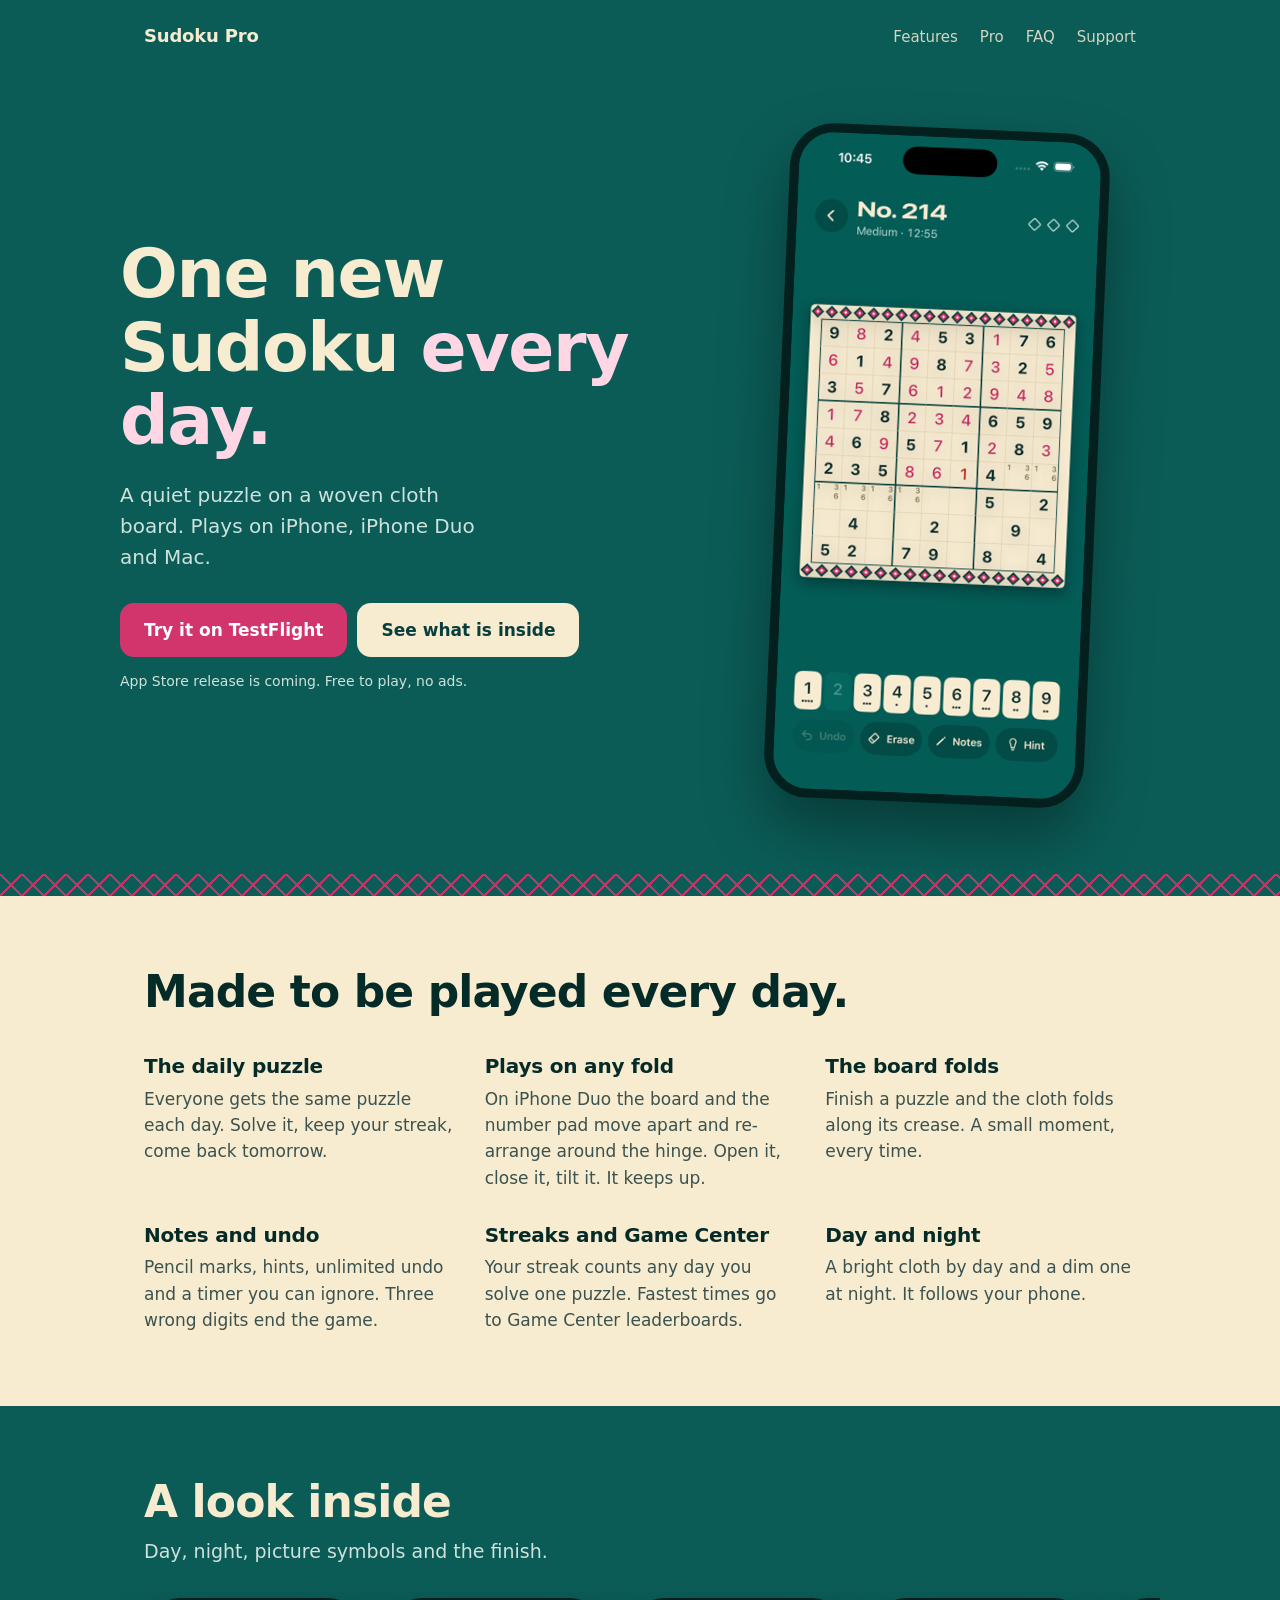
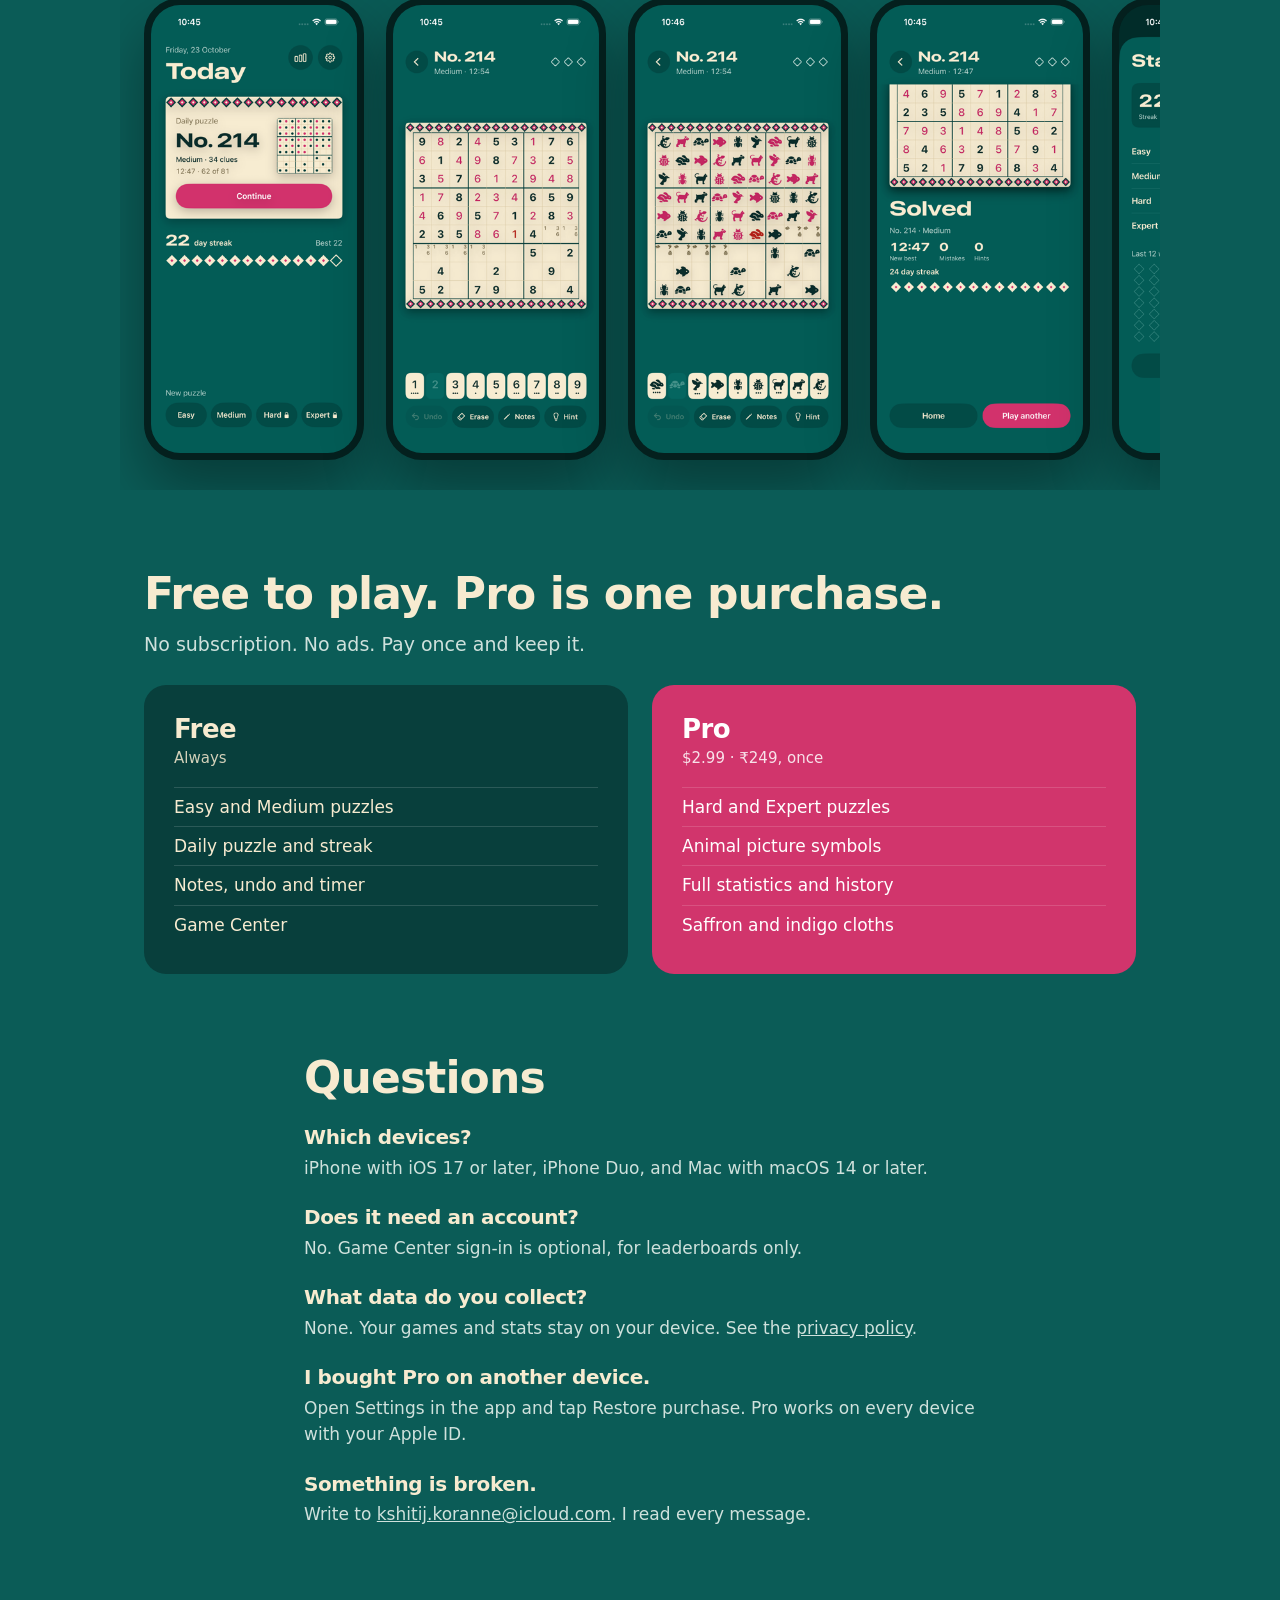
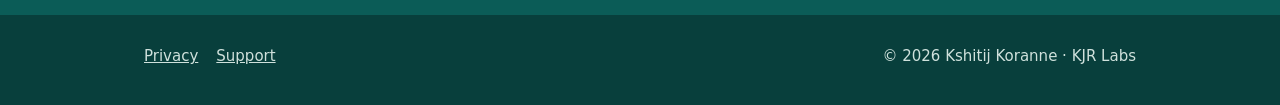
==== index.html @ 4aef7900 "Website for Sudoku Pro: Daily Puzzles Co-Authored-By: Claude Sonnet 5.5 <noreply@anthropic.com> Clau" ====
<!doctype html>
<html lang="en"><head>
<meta charset="utf-8"><meta name="viewport" content="width=device-width,initial-scale=1">
<title>Sudoku Pro: Daily Puzzles</title>
<meta name="description" content="A calm Sudoku for iPhone, iPhone Duo and Mac. One new puzzle every day, notes, undo, streaks and a board that folds when you finish.">
<meta property="og:title" content="Sudoku Pro: Daily Puzzles"><meta property="og:description" content="One new Sudoku every day, on a woven cloth board. For iPhone, iPhone Duo and Mac.">
<meta property="og:image" content="https://sudoku.kjrlabs.in/shots/play.png">
<meta name="theme-color" content="#0B5C57">
<link rel="icon" href="icon-180.png"><link rel="apple-touch-icon" href="icon-180.png">
<link rel="stylesheet" href="style.css">
</head><body>
<div class="wrap">
 <nav><b>Sudoku Pro</b><div><a href="#features">Features</a><a href="#pro">Pro</a><a href="#faq">FAQ</a><a href="support.html">Support</a></div></nav>
</div>
<div class="wrap hero">
 <div>
  <h1>One new Sudoku <em>every day.</em></h1>
  <p>A quiet puzzle on a woven cloth board. Plays on iPhone, iPhone Duo and Mac.</p>
  <a class="btn pink" href="https://testflight.apple.com/join/yC67FmTX">Try it on TestFlight</a><a class="btn" href="#features">See what is inside</a>
  <div class="note">App Store release is coming. Free to play, no ads.</div>
 </div>
 <div class="phone"><img src="shots/play.png" alt="A Sudoku puzzle in progress on the cloth board"></div>
</div>
<div class="band"></div>

<section class="cloth" id="features"><div class="wrap">
 <h2>Made to be played every day.</h2>
 <div class="grid">
  <div><h3>The daily puzzle</h3><p>Everyone gets the same puzzle each day. Solve it, keep your streak, come back tomorrow.</p></div>
  <div><h3>Plays on any fold</h3><p>On iPhone Duo the board and the number pad move apart and re-arrange around the hinge. Open it, close it, tilt it. It keeps up.</p></div>
  <div><h3>The board folds</h3><p>Finish a puzzle and the cloth folds along its crease. A small moment, every time.</p></div>
  <div><h3>Notes and undo</h3><p>Pencil marks, hints, unlimited undo and a timer you can ignore. Three wrong digits end the game.</p></div>
  <div><h3>Streaks and Game Center</h3><p>Your streak counts any day you solve one puzzle. Fastest times go to Game Center leaderboards.</p></div>
  <div><h3>Day and night</h3><p>A bright cloth by day and a dim one at night. It follows your phone.</p></div>
 </div>
</div></section>

<section class="sec">
 <h2>A look inside</h2>
 <p class="lead">Day, night, picture symbols and the finish.</p>
 <div class="shots">
  <div class="phone"><img src="shots/home.png" alt="Home screen with the daily puzzle" loading="lazy"></div>
  <div class="phone"><img src="shots/night.png" alt="Night mode" loading="lazy"></div>
  <div class="phone"><img src="shots/animals.png" alt="Animal picture symbols" loading="lazy"></div>
  <div class="phone"><img src="shots/solved.png" alt="Solved screen with the streak" loading="lazy"></div>
  <div class="phone"><img src="shots/stats.png" alt="Statistics" loading="lazy"></div>
 </div>
</section>

<section class="sec" id="pro"><div class="wrap">
 <h2 style="padding:0">Free to play. Pro is one purchase.</h2>
 <p class="lead" style="padding:0">No subscription. No ads. Pay once and keep it.</p>
 <div class="price">
  <div class="card"><h3>Free</h3><div class="p">Always</div><ul><li>Easy and Medium puzzles</li><li>Daily puzzle and streak</li><li>Notes, undo and timer</li><li>Game Center</li></ul></div>
  <div class="card pro"><h3>Pro</h3><div class="p">$2.99 · ₹249, once</div><ul><li>Hard and Expert puzzles</li><li>Animal picture symbols</li><li>Full statistics and history</li><li>Saffron and indigo cloths</li></ul></div>
 </div>
</div></section>

<section class="sec" id="faq"><div class="wrap faq">
 <h2 style="padding:0">Questions</h2>
 <h3>Which devices?</h3><p>iPhone with iOS 17 or later, iPhone Duo, and Mac with macOS 14 or later.</p>
 <h3>Does it need an account?</h3><p>No. Game Center sign-in is optional, for leaderboards only.</p>
 <h3>What data do you collect?</h3><p>None. Your games and stats stay on your device. See the <a href="privacy.html">privacy policy</a>.</p>
 <h3>I bought Pro on another device.</h3><p>Open Settings in the app and tap Restore purchase. Pro works on every device with your Apple ID.</p>
 <h3>Something is broken.</h3><p>Write to <a href="mailto:kshitij.koranne@icloud.com">kshitij.koranne@icloud.com</a>. I read every message.</p>
</div></section>

<footer><div class="wrap"><div><a href="privacy.html">Privacy</a><a href="support.html">Support</a></div><div>© 2026 Kshitij Koranne · KJR Labs</div></div></footer>
</body></html>
---- style.css ----
:root{--teal:#0B5C57;--deep:#083F3C;--ink:#052b29;--cream:#F7EBD0;--cloth:#F0E4C6;--pink:#D1356C;--muted:#cfe1dc}
*{box-sizing:border-box;margin:0}
html{scroll-behavior:smooth}
body{font:17px/1.55 -apple-system,BlinkMacSystemFont,"SF Pro Text","Segoe UI",system-ui,sans-serif;background:var(--teal);color:var(--cream);-webkit-font-smoothing:antialiased}
a{color:inherit}
.wrap{max-width:1040px;margin:0 auto;padding:0 24px}
h1,h2,h3{font-family:-apple-system,"SF Pro Display","Segoe UI",system-ui,sans-serif;font-weight:800;letter-spacing:-.02em;line-height:1.08}
nav{display:flex;justify-content:space-between;align-items:center;padding:22px 0}
nav b{font-size:18px;letter-spacing:-.01em}
nav a{text-decoration:none;font-size:15px;margin-left:22px;opacity:.85}
nav a:hover{opacity:1}
.band{height:22px;background:
 linear-gradient(135deg,transparent 46%,var(--pink) 46% 54%,transparent 54%) 0 0/22px 22px,
 linear-gradient(45deg,transparent 46%,var(--pink) 46% 54%,transparent 54%) 0 0/22px 22px;opacity:.9}
.hero{display:grid;grid-template-columns:1.1fr .9fr;gap:48px;align-items:center;padding:56px 0 72px}
.hero h1{font-size:clamp(40px,6vw,68px)}
.hero h1 em{font-style:normal;color:#ffd7e4}
.hero p{font-size:20px;margin:22px 0 30px;max-width:30ch;color:var(--muted)}
.btn{display:inline-block;background:var(--cream);color:var(--deep);font-weight:700;padding:14px 24px;border-radius:14px;text-decoration:none}
.btn.pink{background:var(--pink);color:#fff}
.btn+.btn{margin-left:10px}
.note{font-size:14px;color:var(--muted);margin-top:14px}
.phone{border-radius:44px;border:9px solid #04201e;box-shadow:0 30px 60px rgba(0,0,0,.35);overflow:hidden;background:#04201e;line-height:0}
.phone img{width:100%;height:auto;display:block}
.hero .phone{max-width:320px;margin:0 auto;transform:rotate(2.5deg)}
.cloth{background:var(--cream);color:var(--ink)}
.cloth .wrap{padding-top:72px;padding-bottom:72px}
.cloth h2{font-size:clamp(30px,4vw,44px);margin-bottom:40px}
.grid{display:grid;grid-template-columns:repeat(3,1fr);gap:34px 30px}
.grid h3{font-size:20px;margin-bottom:8px;letter-spacing:-.01em}
.grid p{color:#3b524f}
.shots{display:flex;gap:22px;overflow-x:auto;padding:6px 24px 30px;scroll-snap-type:x mandatory;max-width:1040px;margin:0 auto}
.shots .phone{flex:0 0 220px;scroll-snap-align:center;border-width:7px;border-radius:36px}
.sec{padding:72px 0 8px}
.sec h2{font-size:clamp(30px,4vw,44px);margin-bottom:12px;padding:0 24px;max-width:1040px;margin-inline:auto}
.sec .lead{padding:0 24px;max-width:1040px;margin:0 auto 26px;color:var(--muted);font-size:19px}
.price{display:grid;grid-template-columns:1fr 1fr;gap:24px;margin-top:8px}
.card{background:var(--deep);border-radius:22px;padding:30px}
.card.pro{background:var(--pink);color:#fff}
.card h3{font-size:26px;margin-bottom:4px}
.card .p{font-size:15px;opacity:.85;margin-bottom:16px}
.card ul{list-style:none;padding:0}
.card li{padding:6px 0;border-top:1px solid rgba(255,255,255,.14)}
.faq{max-width:720px}
.faq h3{font-size:20px;margin:26px 0 6px}
.faq p{color:var(--muted)}
footer{margin-top:80px;background:var(--deep)}
footer .wrap{display:flex;justify-content:space-between;flex-wrap:wrap;gap:12px;padding-top:30px;padding-bottom:36px;font-size:15px;color:var(--muted)}
footer a{margin-right:18px}
.doc{max-width:720px;padding:30px 24px 60px}
.doc h1{font-size:44px;margin-bottom:8px}
.doc h2{font-size:24px;margin:34px 0 8px}
.doc p,.doc li{color:var(--muted);margin:8px 0}
.doc ul{padding-left:20px}
@media(max-width:800px){.hero{grid-template-columns:1fr;padding-top:24px}.grid{grid-template-columns:1fr}.price{grid-template-columns:1fr}.hero .phone{max-width:260px}}
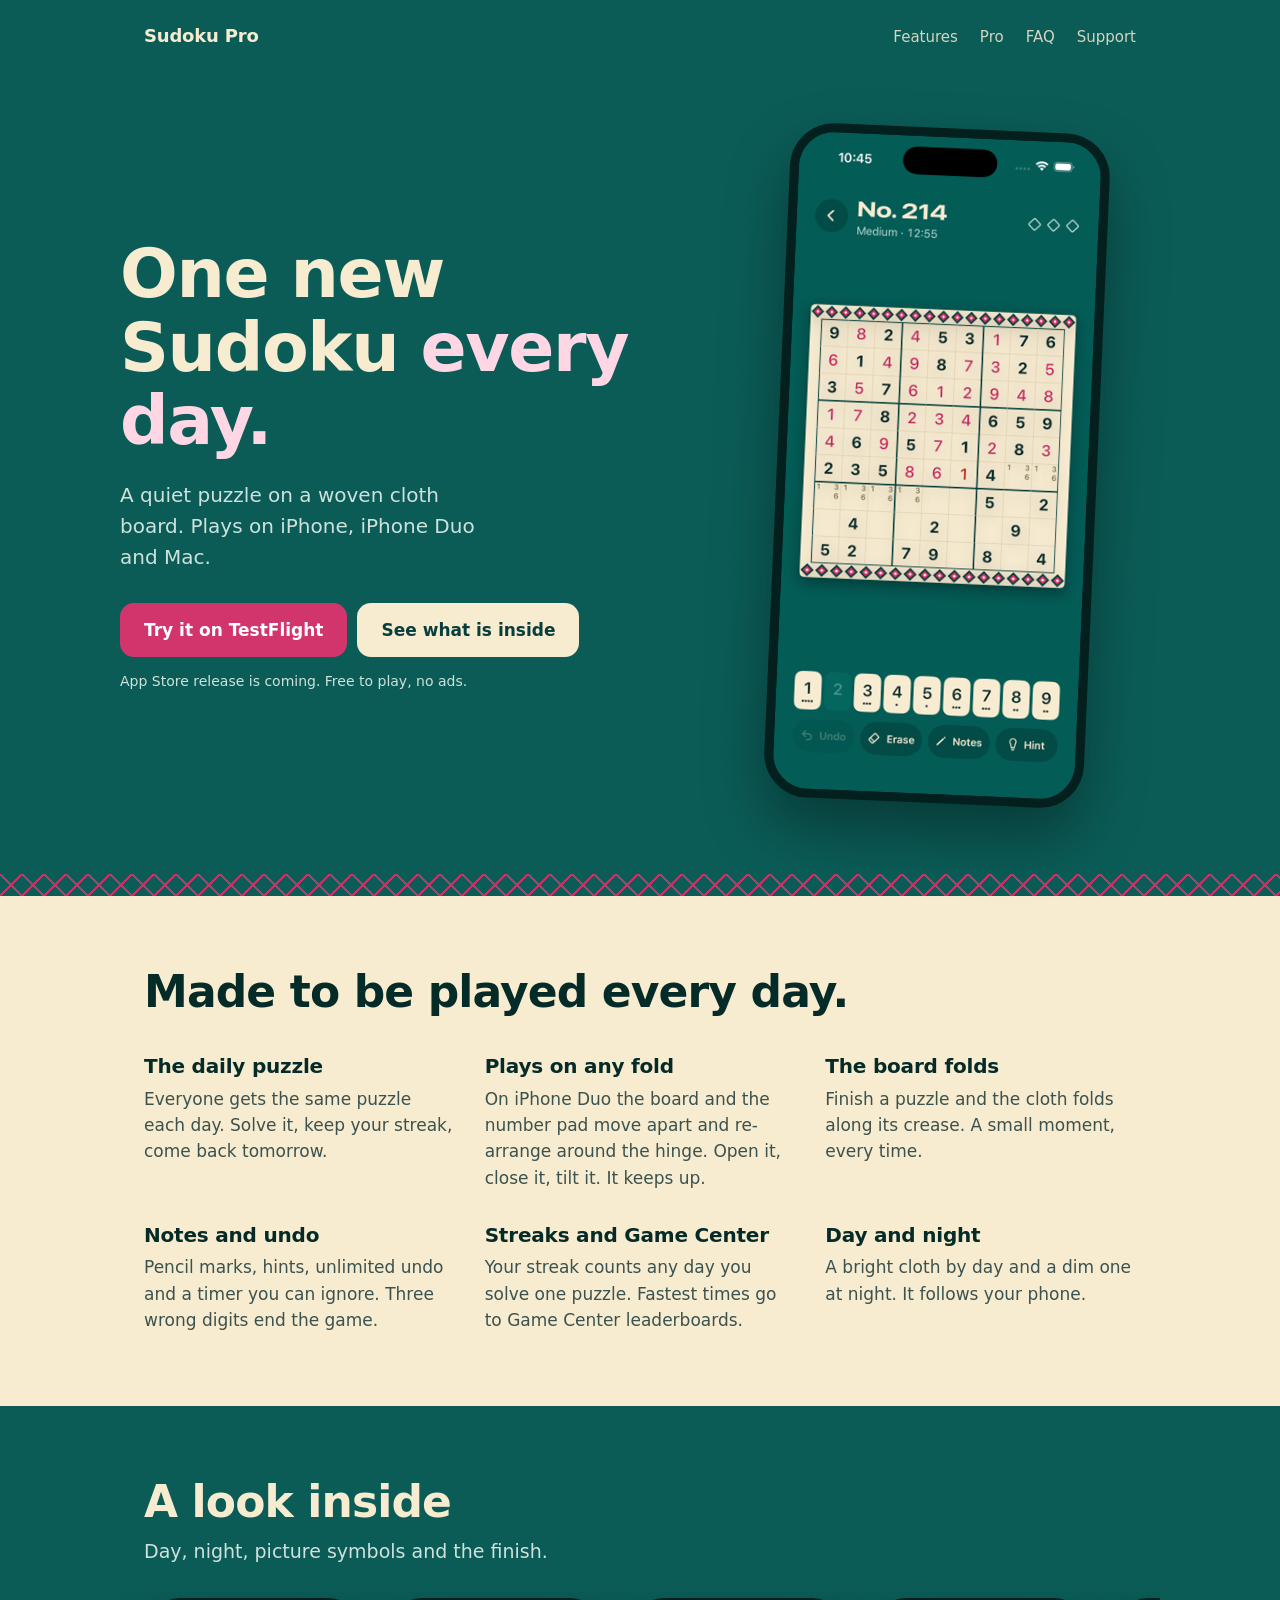
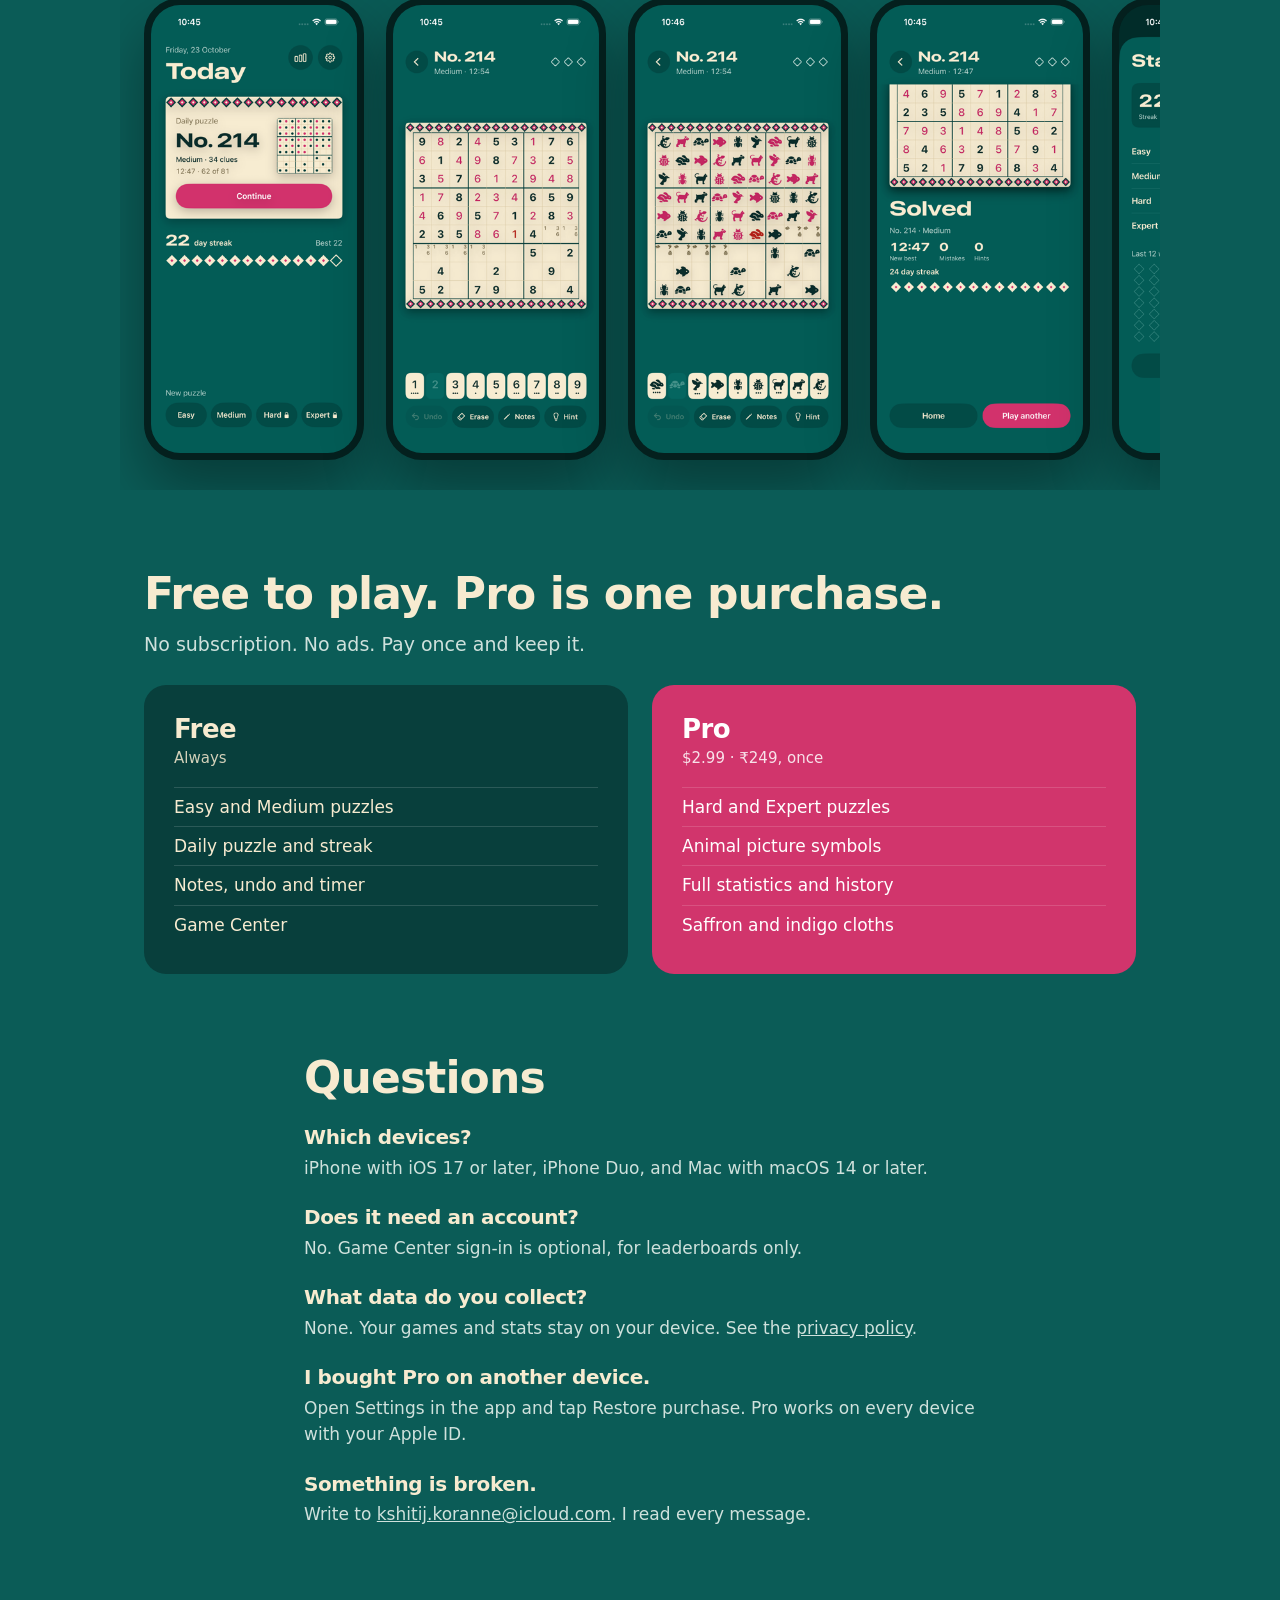
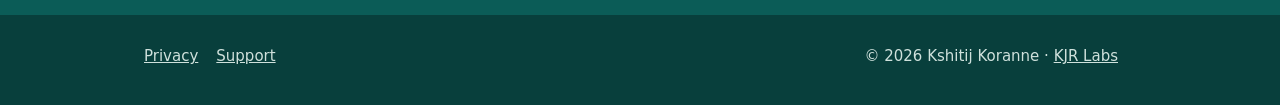
==== commit 4a8d4b4e: "SEO: canonical links, robots.txt, sitemap.xml; link to KJR Labs Co-Authored-By: Claude Opus 5.5 <nor" ====
--- a/index.html
+++ b/index.html
@@ -8,6 +8,7 @@
 <meta name="theme-color" content="#0B5C57">
 <link rel="icon" href="icon-180.png"><link rel="apple-touch-icon" href="icon-180.png">
 <link rel="stylesheet" href="style.css">
+<link rel="canonical" href="https://sudoku.kjrlabs.in/">
 </head><body>
 <div class="wrap">
  <nav><b>Sudoku Pro</b><div><a href="#features">Features</a><a href="#pro">Pro</a><a href="#faq">FAQ</a><a href="support.html">Support</a></div></nav>
@@ -65,5 +66,5 @@
  <h3>Something is broken.</h3><p>Write to <a href="mailto:kshitij.koranne@icloud.com">kshitij.koranne@icloud.com</a>. I read every message.</p>
 </div></section>
 
-<footer><div class="wrap"><div><a href="privacy.html">Privacy</a><a href="support.html">Support</a></div><div>© 2026 Kshitij Koranne · KJR Labs</div></div></footer>
+<footer><div class="wrap"><div><a href="privacy.html">Privacy</a><a href="support.html">Support</a></div><div>© 2026 Kshitij Koranne · <a href="https://www.kjrlabs.in/">KJR Labs</a></div></div></footer>
 </body></html>
